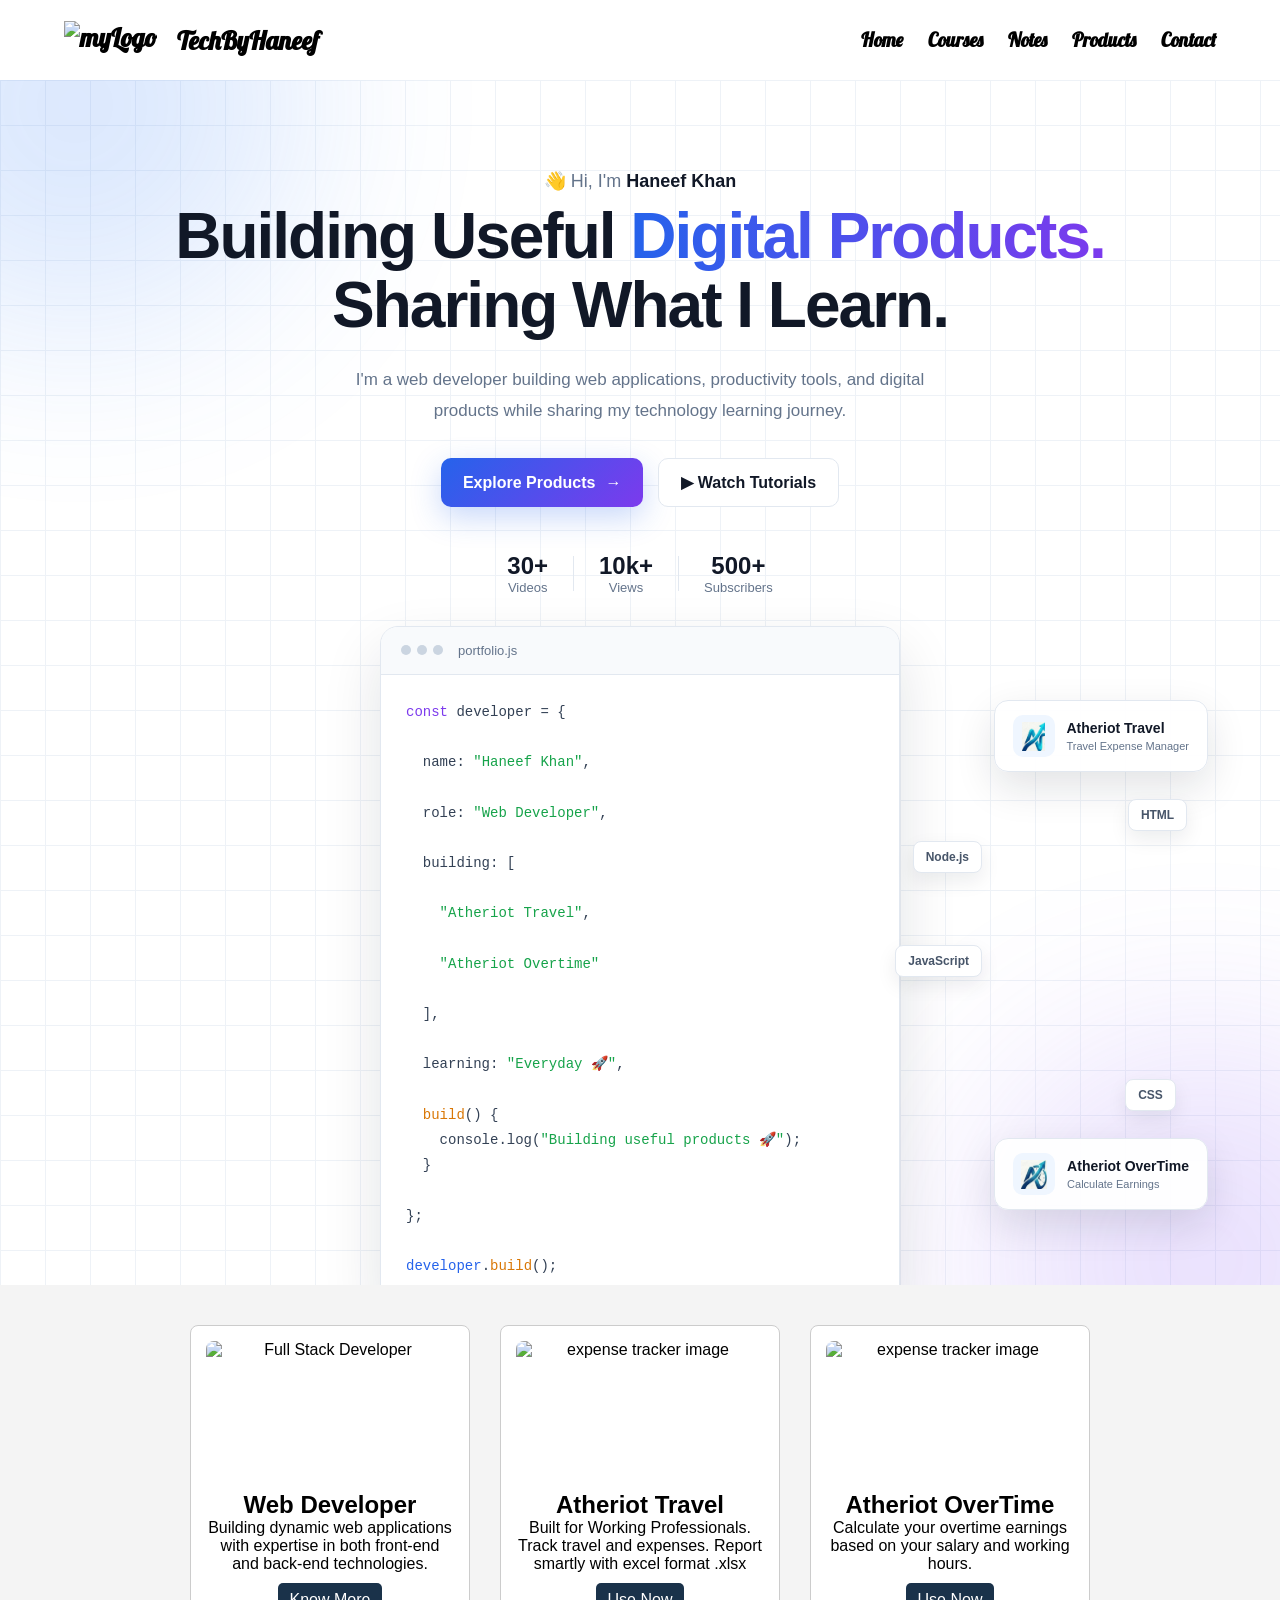
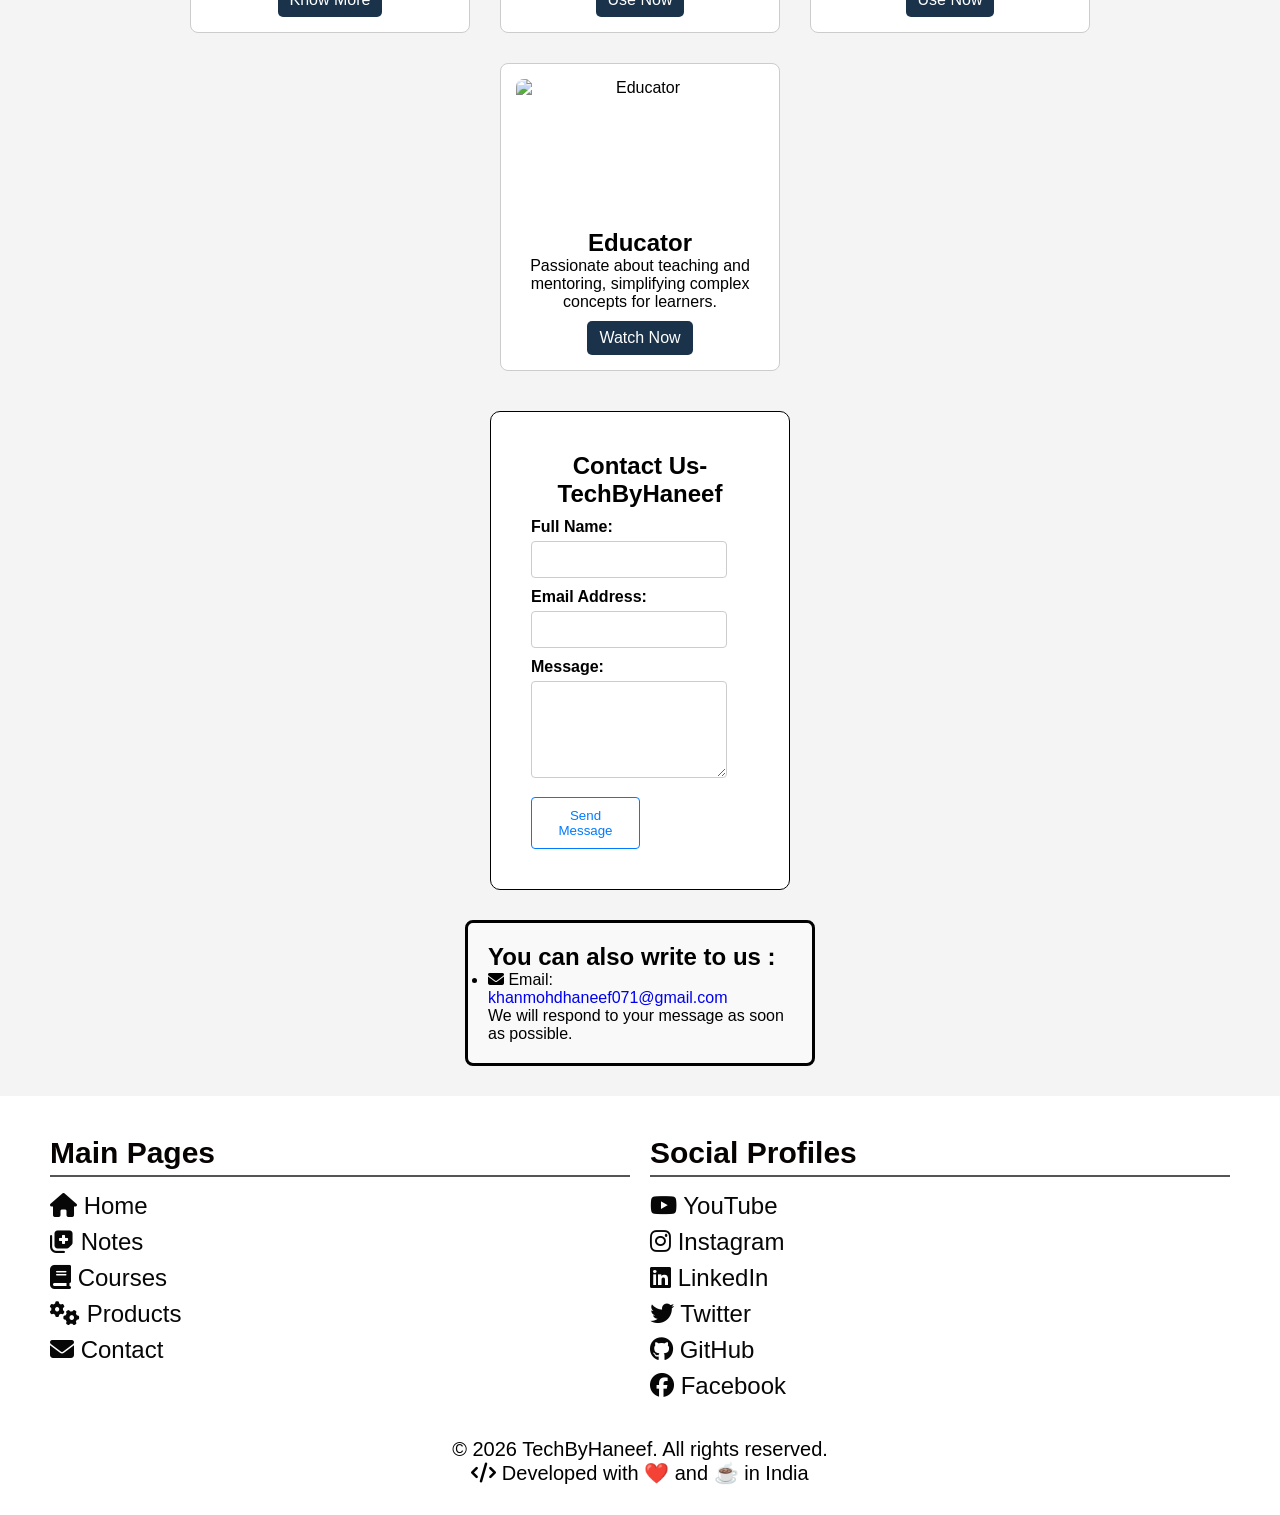
==== index.html @ 84acbfa3 "Add new carousel styles and integrate into index.html; remove outdated CTA buttons" ====
<!DOCTYPE html>
<html lang="en">

<head>
    <meta charset="UTF-8">
    <meta name="viewport" content="width=device-width, initial-scale=1.0">
    <title>TechByHaneef</title>
    <meta name="description" content="welcome in techbyHaneef you can learn technology, programming,
    development, coding, software, tools, solutions, education and more.">
    <link rel="stylesheet" href="css/style.css">
    <link rel="stylesheet" href="css/crousel.css">
    <link rel="preconnect" href="https://fonts.googleapis.com">
    <link rel="preconnect" href="https://fonts.gstatic.com" crossorigin>
    <link href="https://fonts.googleapis.com/css2?family=Lobster&display=swap" rel="stylesheet">
    <link rel="stylesheet" href="https://cdnjs.cloudflare.com/ajax/libs/font-awesome/6.4.0/css/all.min.css">
    <link rel="icon" type="image/png" href="favicon.png">
    <script src="js/main.js" defer></script>
    <meta name="google-site-verification" content="SVimysyjtRwtnh6ORb3OGEPRrBhDUHxCznXQ5X4DWiE" />
    <meta name="keywords" content="TechByHaneef, TechByHaneef website, TechByHaneef courses, TechByHaneef notes,
    TechByHaneef products, TechByHaneef contact, TechByHaneef learning, TechByHaneef tutorials, TechByHaneef resources,
    TechByHaneef technology, TechByHaneef programming, TechByHaneef development, TechByHaneef coding, TechByHaneef software,
    TechByHaneef tools, TechByHaneef solutions, TechByHaneef education">
    <meta http-equiv="Cache-Control" content="no-cache, no-store, must-revalidate">
    <meta http-equiv="Pragma" content="no-cache">
    <meta http-equiv="Expires" content="0">
</head>

<body>
    <header class="navbar">
        <!-- logo(Left Side) -->
        <div class="logo">
            <img src="images/logo.jpg" alt=" myLogo" class="logo">
            <span class="name">TechByHaneef</span>
        </div>

        <!-- Navigation Links (Right Side) -->
        <nav class="nav-links">
            <a href="index.html">Home</a>
            <a href="pages/courses.html">Courses</a>
            <a href="pages/notes.html">Notes</a>
            <a href="pages/products.html">Products</a>
            <a href="pages/contact.html">Contact</a>
        </nav>
        <div class="hamburger" onclick="toggleMenu()">
            &#9776; <!-- Unicode hamburger icon -->
        </div>

    </header>


    <div id="popupForm" class="popup">
        <div class="popup-content">
            <button class="close-btn" id="cancelBtn" type="button" onclick="closePopup()">&times;</button>
            <h2>Register at TechByHaneef</h2>
            <form id="registerForm">
                <label for="name">Full Name:</label>
                <input type="text" id="name" name="name" required>

                <label for="email">Email:</label>
                <input type="email" id="email" name="email" required>
                <!-- Mandatory Checkbox -->
                <label>
                    <input type="checkbox" name="consent" required>
                    I agree to be contacted.
                </label>
                <button type="submit">Register</button>
            </form>
        </div>
    </div>

    <main>


        <!-- crousel design  -->


        <section class="hero">
            <div class="hero-grid"></div>

            <div class="hero-glow glow-1"></div>
            <div class="hero-glow glow-2"></div>


            <div class="hero-container">

                <!-- LEFT CONTENT -->

                <div class="hero-content">

                    <p class="hero-intro">
                        👋 Hi, I'm <strong>Haneef Khan</strong>
                    </p>


                    <h1>
                        Building Useful
                        <span>Digital Products.</span>
                        <br>
                        Sharing What I Learn.
                    </h1>


                    <p class="hero-description">
                        I'm a web developer building web applications,
                        productivity tools, and digital products while sharing
                        my technology learning journey.
                    </p>


                    <div class="hero-buttons">

                        <a href="./pages/products.html" class="btn btn-primary">
                            Explore Products
                            <span>→</span>
                        </a>


                        <a href="./pages/courses.html" class="btn btn-secondary">
                            ▶ Watch Tutorials
                        </a>

                    </div>


                    <div class="hero-stats">

                        <div class="stat">
                            <strong>30+</strong>
                            <span>Videos</span>
                        </div>


                        <div class="stat-divider"></div>


                        <div class="stat">
                            <strong>10k+</strong>
                            <span>Views</span>
                        </div>


                        <div class="stat-divider"></div>


                        <div class="stat">
                            <strong>500+</strong>
                            <span>Subscribers</span>
                        </div>

                    </div>

                </div>


                <!-- RIGHT SIDE -->

                <div class="hero-visual">


                    <!-- CODE WINDOW -->
                    <a href="https://github.com/TechByHaneef/techbyhaneef.github.io" target="_blank">
                        <div class="code-window">

                            <div class="window-header">

                                <div class="window-dots">
                                    <span></span>
                                    <span></span>
                                    <span></span>
                                </div>

                                <p>portfolio.js</p>

                            </div>


                            <div class="code-content">

                                <pre><code><span class="purple">const</span> developer = {

  name: <span class="green">"Haneef Khan"</span>,

  role: <span class="green">"Web Developer"</span>,

  building: [

    <span class="green">"Atheriot Travel"</span>,

    <span class="green">"Atheriot Overtime"</span>

  ],

  learning: <span class="green">"Everyday 🚀"</span>,

  <span class="yellow">build</span>() {
    console.log(<span class="green">"Building useful products 🚀"</span>);
  }

};

<span class="blue">developer</span>.<span class="yellow">build</span>();</code></pre>

                            </div>     </a>
              
                    <!-- FLOATING PROJECT CARD -->

                    <a href="https://atheriottravel.khanmohdhaneef071.workers.dev/">
                        <div class="project-card card-travel">

                            <div class="project-icon">
                                <img src="./images/atheriottravel (2).png" alt="Atheriot Travel">
                            </div>

                            <div>
                                <strong>Atheriot Travel</strong>
                                <span>Travel Expense Manager</span>
                            </div>

                        </div>
                    </a>

                    <a href="https://atheriotovertime.khanmohdhaneef071.workers.dev/">
                        <div class="project-card card-overtime">

                            <div class="project-icon">
                                <img src="./images/atheriotovertime (2).png" alt="Atheriot Overtime">
                            </div>

                            <div>
                                <strong>Atheriot OverTime</strong>
                                <span>Calculate Earnings</span>
                            </div>

                        </div>
                    </a>


                    <!-- TECHNOLOGY BADGES -->

                    <div class="tech-badge html">
                        HTML
                    </div>

                    <div class="tech-badge css">
                        CSS
                    </div>

                    <div class="tech-badge js">
                        JavaScript
                    </div>

                    <div class="tech-badge node">
                        Node.js
                    </div>


                </div>

            </div>

        </section>

        <div class="card-container">
            <!-- Full Stack Developer -->
            <div class="card">
                <img src="images/Full Stack Developer.png" alt="Full Stack Developer">
                <h2>Web Developer</h2>
                <p>Building dynamic web applications with expertise in both front-end and back-end technologies.</p>
                <a href="pages/developer.html" class="cta-button">Know More</a>
            </div>

            <!-- AtheriotTravel -->
            <div class="card">
                <img src="/images/atheriottravel.png" alt="expense tracker image">
                <h2>Atheriot Travel</h2>
                <p>Built for Working Professionals. Track travel and expenses. Report smartly with excel format .xlsx
                </p>
                <a href="https://atheriottravel.khanmohdhaneef071.workers.dev/" class="cta-button" target="_blank"
                    rel="noopener noreferrer">Use Now</a>
            </div>

            <!-- AtheriotOverTime -->

            <div class="card">
                <img src="/images/atheriotovertime.png" alt="expense tracker image">
                <h2>Atheriot OverTime</h2>
                <p>Calculate your overtime earnings based on your salary and working hours.</p>
                <a href="https://atheriotovertime.khanmohdhaneef071.workers.dev/" class="cta-button" target="_blank"
                    rel="noopener noreferrer">Use Now</a>
            </div>

            <!-- Educator -->
            <div class="card">
                <img src="images/Educator.jpg" alt="Educator">
                <h2>Educator</h2>
                <p>Passionate about teaching and mentoring, simplifying complex concepts for learners.</p>
                <a href="https://www.youtube.com/@TechByHaneef" class="cta-button" target="_blank"
                    rel="noopener noreferrer">Watch Now</a>
            </div>
        </div>

        <section id="contact">
            <h2>Contact Us-TechByHaneef</h2>

            <form id="contactForm">
                <label for="name">Full Name:</label>
                <input type="text" id="name" name="name" required>

                <label for="email">Email Address:</label>
                <input type="email" id="email" name="email" required>

                <label for="message">Message:</label>
                <textarea id="message" name="message" rows="5" required></textarea>

                <button type="submit">Send Message</button>
            </form>
        </section>

        <section id="contact-info">
            <h2>You can also write to us :</h2>
            <ul>
                <li><i class="fas fa-envelope"></i> Email: <a href="mailto:khanmohdhaneef071@gmail.com"
                        style="text-decoration: none;">khanmohdhaneef071@gmail.com</a></li>
            </ul>
            <p>We will respond to your message as soon as possible.</p>
        </section>
    </main>

    <footer>
        <div class="footer-container">
            <!-- Main Pages -->
            <div class="footer-section">
                <h3>Main Pages</h3>
                <ul class="main-links">
                    <li><a href="index.html"><i class="fas fa-home"></i> Home</a></li>
                    <li><a href="pages/notes.html"><i class="fas fa-notes-medical"></i>
                            Notes</a></li>
                    <li><a href="pages/courses.html"><i class="fas fa-book"></i> Courses</a></li>
                    <li><a href="pages/products.html"><i class="fa fa-cogs"></i> Products</a></li>
                    <li><a href="pages/contact.html"><i class="fas fa-envelope"></i>
                            Contact</a></li>
                </ul>
            </div>

            <!-- Social Media -->
            <div class="footer-section">
                <h3>Social Profiles</h3>
                <ul class="social-links">
                    <li><a href="https://www.youtube.com/@TechByHaneef" target="_blank" rel="noopener noreferrer"><i
                                class="fab fa-youtube"></i> YouTube</a></li>
                    <li><a href="https://www.instagram.com/haneefkhan_1?utm_source=ig_web_button_share_sheet&igsh=ZDNlZDc0MzIxNw=="
                            target="_blank" rel="noopener noreferrer"><i class="fab fa-instagram"></i>
                            Instagram</a></li>
                    <li><a href="https://www.linkedin.com/in/haneef-khan-b0b804357?utm_source=share_via&utm_content=profile&utm_medium=member_android"
                            target="_blank" rel="noopener noreferrer"><i class="fab fa-linkedin"></i>
                            LinkedIn</a></li>
                    <li><a href="https://x.com/MohdHaneefkha1n" target="_blank" rel="noopener noreferrer"><i
                                class="fab fa-twitter"></i> Twitter</a>
                    </li>
                    <li> <a href="https://github.com/TechByHaneef" target="_blank" rel="noopener noreferrer"><i
                                class="fab fa-github"></i> GitHub</a></li>
                    <li><a href="https://www.facebook.com/profile.php?id=61552603756032" target="_blank"
                            rel="noopener noreferrer"><i class="fab fa-facebook"></i> Facebook</a></li>
                </ul>
            </div>
        </div>
        <div class="footer-bottom">
            <p>&copy; 2026 TechByHaneef. All rights reserved.</p>
            <p><i class="fas fa-code"></i> Developed with ❤️ and ☕ in India </p>
        </div>
    </footer>
    <!-- <a href="https://wa.me/@techByHaneef" class="whatsapp" target="_blank" rel="noopener noreferrer">
        <i class="fab fa-whatsapp"></i> -->
    </a>
</body>

</html>
---- css/style.css ----
/* =========================================================
   GLOBAL RESET
   ========================================================= */

* {
    box-sizing: border-box;
}

html,
body {
    margin: 0;
    padding: 0;
    width: 100%;
    max-width: 100%;
    overflow-x: hidden;
}

body {
    background: #f4f4f4;
    font-family: "Roboto", "Noto Sans", Arial, sans-serif;
}

main {
    margin: 0;
    padding: 0;
}


/* =========================================================
   NAVBAR
   ========================================================= */

.navbar {
    height: 80px;
    width: 100%;
    display: flex;
    align-items: center;
    justify-content: space-between;
    padding: 8px 5%;
    background: #fff;
    position: sticky;
    top: 0;
    left: 0;
    z-index: 1000;
    font-family: "Lobster", cursive;
}

.logo {
    display: flex;
    align-items: center;
    gap: 20px;
    font-weight: bold;
    font-size: clamp(20px, 2vw, 30px);
}

.logo img {
    height: clamp(35px, 3vw, 60px);
    width: auto;
    object-fit: contain;
    display: block;
}

.nav-links {
    margin-left: auto;
    display: flex;
    gap: 25px;
    flex-wrap: nowrap;
    min-width: 0;
}

.nav-links a {
    text-decoration: none;
    color: #000;
    font-size: clamp(18px, 1.5vw, 25px);
    font-weight: bold;
    transition: color 0.3s ease;
}

.nav-links a:hover {
    color: #007bff;
}

.hamburger {
    display: none;
    font-size: 28px;
    cursor: pointer;
    background: none;
    border: none;
}


/* =========================================================
   CAROUSEL
   ========================================================= */

.carousel {
    position: relative;
    width: 100%;
    height: auto;
    margin: auto;
    overflow: hidden;
}

.slide {
    display: none;
    width: 100%;
    height: 100%;
    object-fit: contain;
}

.slide.active {
    display: block;
}

.carousel-text {
    padding: 10px 20px;
    text-align: center;
}


/* =========================================================
   PRODUCT / HOME CARDS
   ========================================================= */

.card-container {
    display: flex;
    justify-content: center;
    align-items: stretch;
    gap: 30px;
    flex-wrap: wrap;

    width: 100%;
    max-width: 1200px;
    margin: 40px auto;
    padding: 0 20px;

    box-sizing: border-box;
}

.card {
    width: 280px;
    max-width: 100%;
    box-sizing: border-box;

    border: 1px solid #ccc;
    border-radius: 8px;
    text-align: center;
    padding: 15px;

    background: #fff;

    transition:
        transform 0.3s ease,
        box-shadow 0.3s ease,
        background 0.3s ease,
        color 0.3s ease;
}

.card img {
    display: block;
    width: 100%;
    height: 150px;
    object-fit: contain;
    border-radius: 8px 8px 0 0;
}

.card a {
    display: inline-block;
    margin-top: 10px;
    padding: 8px 12px;

    background: #1a324a;
    color: #fff;

    text-decoration: none;
    border-radius: 5px;

    transition:
        background 0.3s ease,
        transform 0.3s ease;
}

.card:hover {
    transform: translateY(-10px) scale(1.05);
    box-shadow: 0 8px 16px rgba(0, 0, 0, 0.3);
    background: #f9f9ff;
}

.card:hover h2 {
    color: #0073e6;
}

.card:hover p {
    color: #333;
}

.card a:hover {
    background: #005bb5;
    transform: scale(1.05);
}


/* =========================================================
   PRODUCT HEADINGS
   ========================================================= */

.product-heading {
    font-size: 2.8rem;
    font-weight: 600;
    text-align: center;
    color: #000;
    margin-bottom: 12px;
    letter-spacing: 1.5px;
    line-height: 1.3;
    text-shadow: 0 1px 2px rgba(0, 0, 0, 0.1);
}

.product-subheading {
    font-size: 1.4rem;
    font-weight: 400;
    text-align: center;
    color: #000;
    opacity: 0.9;
    margin-bottom: 25px;
    letter-spacing: 0.5px;
    line-height: 1.4;
}


/* =========================================================
   GENERAL CONTAINER
   ========================================================= */

.container {
    display: flex;
    gap: 50px;
    flex-wrap: wrap;
    padding: 30px 50px 30px 30px;
    margin: 20px auto;
}


/* =========================================================
   DOWNLOAD BUTTON
   ========================================================= */

.download-btn {
    display: inline-block;
    margin: 20px auto;
    padding: 10px 20px;
    background: #1a324a;
    color: #fff;
    text-decoration: none;
    border-radius: 5px;
    transition:
        background 0.3s ease,
        transform 0.3s ease;
    font-weight: bold;
}

.download-btn:hover {
    background: #005bb5;
    transform: scale(1.05);
}


/* =========================================================
   CONTACT SECTION
   ========================================================= */

#contact {
    max-width: 300px;
    margin: 30px auto;
    padding: 40px;
    border: 1px solid #000;
    border-radius: 10px;
    background: #fff;
    font-family: Arial, sans-serif;
}

#contact h2 {
    text-align: center;
    margin-bottom: 10px;
}

#contactForm label {
    display: block;
    margin-top: 10px;
    font-weight: bold;
}

#contactForm input,
#contactForm select,
#contactForm textarea {
    width: 90%;
    padding: 10px;
    margin-top: 5px;
    border: 1px solid #ccc;
    border-radius: 4px;
}

#contactForm button {
    margin-top: 15px;
    padding: 10px;
    width: 50%;
    background: #fff;
    color: #007bff;
    border: 1px solid #007bff;
    border-radius: 4px;
    cursor: pointer;
}

#contactForm button:hover {
    background: #08cf2daa;
}

#contact-info {
    max-width: 350px;
    margin: 30px auto;
    padding: 20px;
    border: 3px solid #000;
    border-radius: 8px;
    background: #f9f9f9;
    font-family: Arial, sans-serif;
}


/* =========================================================
   SEARCH BOX
   ========================================================= */

.search-box {
    margin: 0 auto;
    position: relative;
}

.results {
    position: absolute;
    top: 100%;
    left: 0;
    width: 100%;
    background: #fff;
    border: 1px solid #ddd;
    max-height: 200px;
    overflow-y: auto;
    z-index: 1000;
}


/* =========================================================
   FOOTER
   ========================================================= */

footer {
    width: 100%;
    background: #fff;
    color: #080303;
    padding: 30px 20px;
}

.footer-container {
    display: flex;
    justify-content: space-between;
    flex-wrap: wrap;
    max-width: 1200px;
    margin: auto;
}

.footer-section {
    flex: 1;
    min-width: 200px;
    margin: 10px;
}

.footer-section h3 {
    margin-bottom: 15px;
    font-size: 30px;
    border-bottom: 2px solid #555;
    padding-bottom: 5px;
}

.footer-section ul {
    list-style: none;
    padding: 0;
}

.footer-section ul li {
    margin: 8px 0;
    font-size: 24px;
}

.footer-section ul li a {
    color: #080707;
    text-decoration: none;
    transition: color 0.3s ease;
}

.footer-section ul li a:hover {
    color: #00aced;
}

.social-links li {
    display: block;
    margin: 8px 0;
}

.footer-bottom {
    text-align: center;
    margin-top: 20px;
    color: #000;
    font-size: 20px;
}


/* =========================================================
   MISCELLANEOUS
   ========================================================= */

.tbh {
    margin: 20px;
}

.hm {
    display: inline-block;
    padding: 10px;
    background: #16497d;
    color: #fff;
    text-decoration: none;
    border-radius: 5px;
    transition:
        background 0.3s ease,
        transform 0.3s ease;
    font-weight: bold;
}

.vp {
    display: inline-block;
    padding: 10px;
    background: #16497d;
    color: #fff;
    text-decoration: none;
    border-radius: 5px;
    transition:
        background 0.3s ease,
        transform 0.3s ease;
    font-weight: bold;
}

.dev {
    text-align: center;
    display: flex;
    justify-content: center;
    gap: 20px;
}

.techstack {
    margin: 20px;
}

.brands {
    font-size: 60px;
    margin: 20px;
}

.skill {
    width: 60px;
    height: 60px;
    object-fit: contain;
}


/* =========================================================
   POPUP
   ========================================================= */

.popup {
    display: none;
    position: fixed;
    top: 0;
    left: 0;
    width: 100%;
    height: 100%;
    background: rgba(0, 0, 0, 0.6);
    z-index: 1000;
}

.popup-content {
    background: #fff;
    width: 200px;
    margin: 0 auto;
    padding: 20px;
    border-radius: 10px;
    position: relative;
    top: -100%;
    animation: slideDown 0.5s forwards;
}

@keyframes slideDown {
    to {
        top: 100px;
    }
}

.popup-content h2 {
    text-align: center;
    margin-bottom: 15px;
}

.popup-content form {
    display: flex;
    flex-direction: column;
}

.popup-content input {
    margin-bottom: 10px;
    padding: 8px;
    border: 1px solid #000;
    border-radius: 5px;
}

.popup-content button {
    margin: 5px 0;
    padding: 10px;
    border: none;
    border-radius: 5px;
    cursor: pointer;
}

.popup-content button[type="submit"] {
    background: #0073e6;
    color: #fff;
}

.popup-content button[type="submit"]:hover {
    background: #0adf40;
}

#cancelBtn {
    background: transparent;
    position: absolute;
    top: 10px;
    right: 10px;
    border: none;
    font-size: 24px;
}

#cancelBtn:hover {
    color: red;
}


/* =========================================================
   RESPONSIVE NAVBAR
   ========================================================= */

@media (max-width: 1200px) {

    .nav-links {
        display: none;
        flex-direction: column;
        gap: 10px;

        background: #fff;
        position: absolute;
        top: 80px;
        right: 15px;

        width: 70%;
        padding: 12px;

        border-radius: 6px;
        box-shadow: 0 2px 8px rgba(0, 0, 0, 0.2);
    }

    .nav-links.show {
        display: flex;
    }

    .hamburger {
        display: block;
    }
}


/* =========================================================
   MOBILE - NAVBAR
   ========================================================= */

@media (max-width: 500px) {

    .nav-links a {
        font-size: 16px;
    }

    .prev,
    .next {
        font-size: 24px;
        padding: 15px;
    }

    .logo {
        font-size: 16px;
        gap: 8px;
    }
}


/* =========================================================
   MOBILE - PRODUCT CARDS
   ========================================================= */

@media (max-width: 768px) {

    .card-container {
        flex-direction: column;
        align-items: center;

        width: 100%;
        max-width: 100%;
        margin: 30px 0;
        padding: 0 15px;

        gap: 20px;
    }

    .card {
        width: 100%;
        max-width: 400px;
        margin: 0;
        padding: 20px;

        transform: none !important;
    }

    .card:hover {
        transform: none !important;
    }

    .card img {
        width: 100%;
        height: auto;
        max-height: 220px;
        object-fit: contain;
    }

    .card h2 {
        font-size: 24px;
    }

    .card p {
        font-size: 16px;
        line-height: 1.5;
    }
}


/* ===============================
   PRODUCT CARDS
   =============================== */

.product-cards {
    display: flex;
    justify-content: flex-start;
    align-items: stretch;
    gap: 30px;
    flex-wrap: wrap;

    width: 100%;
    max-width: 1200px;
    margin: 40px 0;
    padding: 0 20px;

    box-sizing: border-box;
}
---- css/crousel.css ----
/* ================================
   GLOBAL
================================ */

* {
    margin: 0;
    padding: 0;
    box-sizing: border-box;
}

html {
    width: 100%;
    overflow-x: hidden;
}

body {
    width: 100%;
    min-width: 0;
    max-width: 100%;
    overflow-x: hidden;

    font-family: Arial, sans-serif;
}


/* ================================
   HERO SECTION
================================ */

.hero {
    position: relative;

    width: 100%;
    min-height: 100vh;

    background: #ffffff;
    color: #111827;

    display: flex;
    align-items: center;

    overflow: hidden;
}


/* ================================
   BACKGROUND GRID
================================ */

.hero-grid {
    position: absolute;

    inset: 0;

    width: 100%;
    height: 100%;

    background-image:
        linear-gradient(#eef2f7 1px, transparent 1px),
        linear-gradient(90deg, #eef2f7 1px, transparent 1px);

    background-size: 45px 45px;

    pointer-events: none;
}


/* ================================
   BACKGROUND GLOW
================================ */

.hero-glow {
    position: absolute;

    width: 450px;
    height: 450px;

    border-radius: 50%;

    filter: blur(100px);
    opacity: 0.18;

    pointer-events: none;
}

.glow-1 {
    background: #3b82f6;

    top: -200px;
    left: -150px;
}

.glow-2 {
    background: #8b5cf6;

    right: -150px;
    bottom: -200px;
}


/* ================================
   MAIN CONTAINER
================================ */

.hero-container {
    position: relative;

    width: 100%;
    max-width: 1200px;

    margin: auto;

    padding: 100px 30px 70px;

    display: grid;

    grid-template-columns:
        minmax(0, 1fr) minmax(0, 1fr);

    align-items: center;

    gap: 70px;

    z-index: 2;
}


/* ================================
   HERO CONTENT
================================ */

.hero-content {
    position: relative;

    width: 100%;
    min-width: 0;

    z-index: 2;
}


/* ================================
   BADGE
================================ */

.hero-badge {
    display: inline-flex;

    align-items: center;

    gap: 10px;

    padding: 9px 16px;

    border-radius: 50px;

    background: #eff6ff;

    border: 1px solid #bfdbfe;

    color: #2563eb;

    font-size: 14px;

    margin-bottom: 25px;

    max-width: 100%;
}

.status-dot {
    width: 8px;
    height: 8px;

    flex-shrink: 0;

    background: #22c55e;

    border-radius: 50%;

    box-shadow:
        0 0 10px #22c55e;
}


/* ================================
   INTRO
================================ */

.hero-intro {
    color: #64748b;

    font-size: 18px;

    margin-bottom: 10px;
}

.hero-intro strong {
    color: #111827;
}


/* ================================
   HEADING
================================ */

.hero h1 {
    font-size:
        clamp(36px, 5vw, 70px);

    line-height: 1.08;

    letter-spacing: -2px;

    color: #111827;

    margin-bottom: 25px;

    overflow-wrap: break-word;
}

.hero h1 span {
    background:
        linear-gradient(90deg,
            #2563eb,
            #7c3aed);

    -webkit-background-clip: text;
    background-clip: text;

    -webkit-text-fill-color:
        transparent;
}


/* ================================
   DESCRIPTION
================================ */

.hero-description {
    width: 100%;

    max-width: 580px;

    font-size: 17px;

    line-height: 1.8;

    color: #64748b;

    margin-bottom: 32px;
}


/* ================================
   BUTTONS
================================ */

.hero-buttons {
    display: flex;

    flex-wrap: wrap;

    gap: 15px;

    margin-bottom: 45px;
}

.btn {
    display: inline-flex;

    align-items: center;
    justify-content: center;

    gap: 10px;

    text-decoration: none;

    padding: 14px 22px;

    border-radius: 10px;

    font-weight: 600;

    transition: 0.3s ease;

    white-space: nowrap;
}

.btn-primary {
    background:
        linear-gradient(135deg,
            #2563eb,
            #7c3aed);

    color: white;

    box-shadow:
        0 10px 30px rgba(37, 99, 235, 0.25);
}

.btn-primary:hover {
    transform: translateY(-3px);

    box-shadow:
        0 15px 40px rgba(37, 99, 235, 0.35);
}

.btn-secondary {
    color: #111827;

    background: white;

    border:
        1px solid #e2e8f0;
}

.btn-secondary:hover {
    background: #f8fafc;
}


/* ================================
   STATS
================================ */

.hero-stats {
    display: flex;

    align-items: center;

    gap: 25px;

    width: 100%;

    min-width: 0;
}

.stat {
    display: flex;

    flex-direction: column;

    min-width: 0;
}

.stat strong {
    font-size: 24px;

    color: #111827;
}

.stat span {
    font-size: 13px;

    color: #64748b;
}

.stat-divider {
    width: 1px;

    height: 35px;

    flex-shrink: 0;

    background: #e2e8f0;
}


/* ================================
   HERO VISUAL
================================ */

.hero-visual {
    position: relative;

    width: 100%;
    min-width: 0;

    height: 520px;

    display: flex;

    align-items: center;
    justify-content: center;
}


/* ================================
   CODE WINDOW
================================ */

.code-window {
    width: 100%;

    max-width: 520px;

    min-width: 0;

    background: white;

    border:
        1px solid #e2e8f0;

    border-radius: 18px;

    overflow: hidden;

    box-shadow:
        0 25px 60px rgba(15, 23, 42, 0.12);

    animation:
        floatCode 6s ease-in-out infinite;

    z-index: 2;
}


/* ================================
   WINDOW HEADER
================================ */

.window-header {
    display: flex;

    align-items: center;

    gap: 15px;

    padding: 16px 20px;

    background: #f8fafc;

    border-bottom:
        1px solid #e2e8f0;
}

.window-header p {
    margin: 0;

    color: #64748b;

    font-size: 13px;
}

.window-dots {
    display: flex;

    gap: 6px;

    flex-shrink: 0;
}

.window-dots span {
    width: 10px;
    height: 10px;

    border-radius: 50%;

    background: #cbd5e1;
}


/* ================================
   CODE CONTENT
================================ */

.code-content {
    width: 100%;

    min-width: 0;

    padding: 25px;

    overflow-x: auto;
}

.code-content pre {
    margin: 0;

    width: 100%;

    max-width: 100%;

    min-width: 0;

    font-size: 14px;

    line-height: 1.8;

    color: #334155;

    white-space: pre-wrap;

    overflow-wrap: break-word;

    word-break: break-word;
}

.purple {
    color: #7c3aed;
}

.green {
    color: #16a34a;
}

.blue {
    color: #2563eb;
}

.yellow {
    color: #d97706;
}


/* ================================
   PROJECT CARDS
================================ */

.project-card {
    position: absolute;

    display: flex;

    align-items: center;

    gap: 12px;

    padding: 14px 18px;

    max-width: 220px;

    background:
        rgba(255, 255, 255, 0.95);

    border:
        1px solid #e2e8f0;

    border-radius: 14px;

    box-shadow:
        0 15px 40px rgba(15, 23, 42, 0.12);

    z-index: 3;
}

.project-card strong {
    display: block;

    font-size: 14px;

    color: #111827;

    overflow-wrap: break-word;
}

.project-card span {
    display: block;

    margin-top: 4px;

    color: #64748b;

    font-size: 11px;

    overflow-wrap: break-word;
}


/* ================================
   PROJECT ICON
================================ */

.project-icon {
    width: 42px;
    height: 42px;

    flex:
        0 1 42px;

    min-width: 28px;

    display: flex;

    align-items: center;
    justify-content: center;

    border-radius: 10px;

    background: #eff6ff;

    font-size: 20px;

    overflow: hidden;
}

.project-icon img {
    width: 70%;
    height: 70%;

    max-width: 100%;
    max-height: 100%;

    object-fit: contain;
}


/* ================================
   ATHERIOT CARDS
================================ */

.card-travel {
    top: 35px;

    right: 10px;

    left: auto;

    animation:
        travelFloat 5s ease-in-out infinite;
}

.card-overtime {
    right: 10px;

    bottom: 45px;

    animation:
        floatCard 7s ease-in-out infinite;
}


/* ================================
   TECH BADGES
================================ */

.tech-badge {
    position: absolute;

    padding: 8px 12px;

    border-radius: 8px;

    background: white;

    border:
        1px solid #e2e8f0;

    box-shadow:
        0 8px 20px rgba(15, 23, 42, 0.08);

    font-size: 12px;

    font-weight: 600;

    color: #475569;

    z-index: 4;

    white-space: nowrap;
}

.html {
    top: 20%;
    right: 2%;
}

.css {
    bottom: 20%;
    right: 3%;
}

.js {
    top: 48%;
    right: 20%;
}

.node {
    top: 28%;
    right: 20%;
}


/* ================================
   ANIMATIONS
================================ */

@keyframes floatCode {

    0%,
    100% {
        transform:
            translateY(0);
    }

    50% {
        transform:
            translateY(-12px);
    }

}


@keyframes floatCard {

    0%,
    100% {
        transform:
            translateY(0);
    }

    50% {
        transform:
            translateY(-10px);
    }

}


@keyframes travelFloat {

    0%,
    100% {
        transform:
            translateY(0);
    }

    50% {
        transform:
            translateY(-14px);
    }

}


/* ================================
   TABLET
================================ */

@media (max-width: 1400px) {

    .hero-container {
        grid-template-columns: minmax(0, 1fr);
        gap: 80px;
        padding: 90px 30px 70px;
    }

    .hero-content {
        text-align: center;
    }

    .hero-description {
        margin-left: auto;
        margin-right: auto;
    }

    .hero-buttons {
        justify-content: center;
    }

    .hero-stats {
        justify-content: center;
    }

    /*
       IMPORTANT:
       This gives enough vertical
       space for the code window
       and floating cards.
    */
    .hero-visual {
        height: 520px;
        margin-top: 20px;
        padding-top: 20px;
    }

}


.code-window {
    width: 85%;
}

.card-travel {
    right: 5%;
}

.card-overtime {
    right: 5%;
}




/* ================================
   MOBILE
================================ */

@media (max-width: 550px) {

    .hero-container {
        padding:
            90px 20px 60px;

        gap: 50px;
    }

    .hero-badge {
        font-size: 12px;

        padding:
            8px 12px;
    }

    .hero h1 {
        font-size:
            clamp(32px, 10vw, 42px);

        letter-spacing: -1px;
    }

    .hero-intro {
        font-size: 16px;
    }

    .hero-description {
        font-size: 15px;

        line-height: 1.7;
    }


    /* BUTTONS */

    .hero-buttons {
        flex-direction: column;

        width: 100%;
    }

    .btn {
        width: 100%;
    }


    /* STATS */

    .hero-stats {
        justify-content: center;

        gap:
            clamp(8px, 3vw, 15px);
    }

    .stat strong {
        font-size:
            clamp(16px, 5vw, 20px);
    }

    .stat span {
        font-size:
            clamp(9px, 3vw, 11px);
    }

    .stat-divider {
        height: 30px;
    }


    /* HERO VISUAL */

    .hero-visual {
        width: 100%;

        min-width: 0;

        /*
           Responsive height
           instead of fixed 340px
        */

        height:
            clamp(300px, 95vw, 380px);
    }


    /* CODE WINDOW */

    .code-window {
        width: 100%;

        max-width: 100%;
    }

    .window-header {
        padding:
            12px 15px;
    }

    .code-content {
        padding:
            clamp(10px, 4vw, 15px);
    }

    .code-content pre {
        font-size:
            clamp(8px, 2.7vw, 10px);

        line-height: 1.6;
    }


    /* PROJECT CARDS */

    .project-card {
        max-width:
            min(180px, 55vw);

        padding:
            clamp(8px, 3vw, 12px);

        gap:
            clamp(6px, 2vw, 10px);
    }

    .project-card strong {
        font-size:
            clamp(10px, 3vw, 12px);
    }

    .project-card span {
        font-size:
            clamp(8px, 2.5vw, 10px);
    }


    /* RESPONSIVE ICONS */

    .project-icon {
        width:
            clamp(28px, 10vw, 36px);

        height:
            clamp(28px, 10vw, 36px);

        flex:
            0 1 clamp(28px, 10vw, 36px);

        min-width: 24px;
    }


    /* BOTH CARDS ON RIGHT */

    .card-travel {
        top: 10px;

        right: 5px;

        left: auto;
    }

    .card-overtime {
        right: 5px;

        bottom: 10px;
    }


    /* HIDE BADGES */

    .tech-badge {
        display: visible;
    }

}


/* ================================
   SMALL MOBILE
   340px AND BELOW
================================ */

@media (max-width: 340px) {

    .hero-container {
        padding-left: 12px;
        padding-right: 12px;

        gap: 40px;
    }


    /* HEADING */

    .hero h1 {
        font-size:
            clamp(28px, 10vw, 34px);
    }


    /* BADGE */

    .hero-badge {
        font-size: 10px;

        gap: 6px;

        padding:
            7px 10px;
    }

    .status-dot {
        width: 6px;
        height: 6px;
    }


    /* DESCRIPTION */

    .hero-description {
        font-size: 13px;
    }


    /* STATS */

    .hero-stats {
        gap: 7px;

        flex-wrap: nowrap;
    }

    .stat {
        min-width: 0;
    }

    .stat strong {
        font-size: 15px;
    }

    .stat span {
        font-size: 9px;
    }

    .stat-divider {
        height: 25px;
    }


    /* VISUAL */

    .hero-visual {
        height:
            clamp(270px, 100vw, 320px);
    }


    /* CODE */

    .code-content {
        padding: 8px;
    }

    .code-content pre {
        font-size:
            clamp(7px, 2.5vw, 8px);

        line-height: 1.5;
    }


    /* CARDS */

    .project-card {
        max-width: min(45vw, 140px);

        padding: 7px;

        gap: 5px;
    }

    .project-card strong {
        font-size: 9px;
    }

    .project-card span {
        font-size: 7px;
    }


    /* ICONS SHRINK */
    .project-icon {
        width: clamp(18px, 8vw, 25px);
        height: clamp(18px, 8vw, 25px);

        flex: 0 1 25px;

        min-width: 20px;
    }
}


.card-travel {
    top: 5px;
    right: 2px;
}

.card-overtime {
    right: 2px;
    bottom: 5px;
}

.project-card {
    text-decoration: none;
    color: inherit;
    cursor: pointer;
}

.hero-visual a {
    text-decoration: none;
    color: inherit;
    cursor: pointer;
}
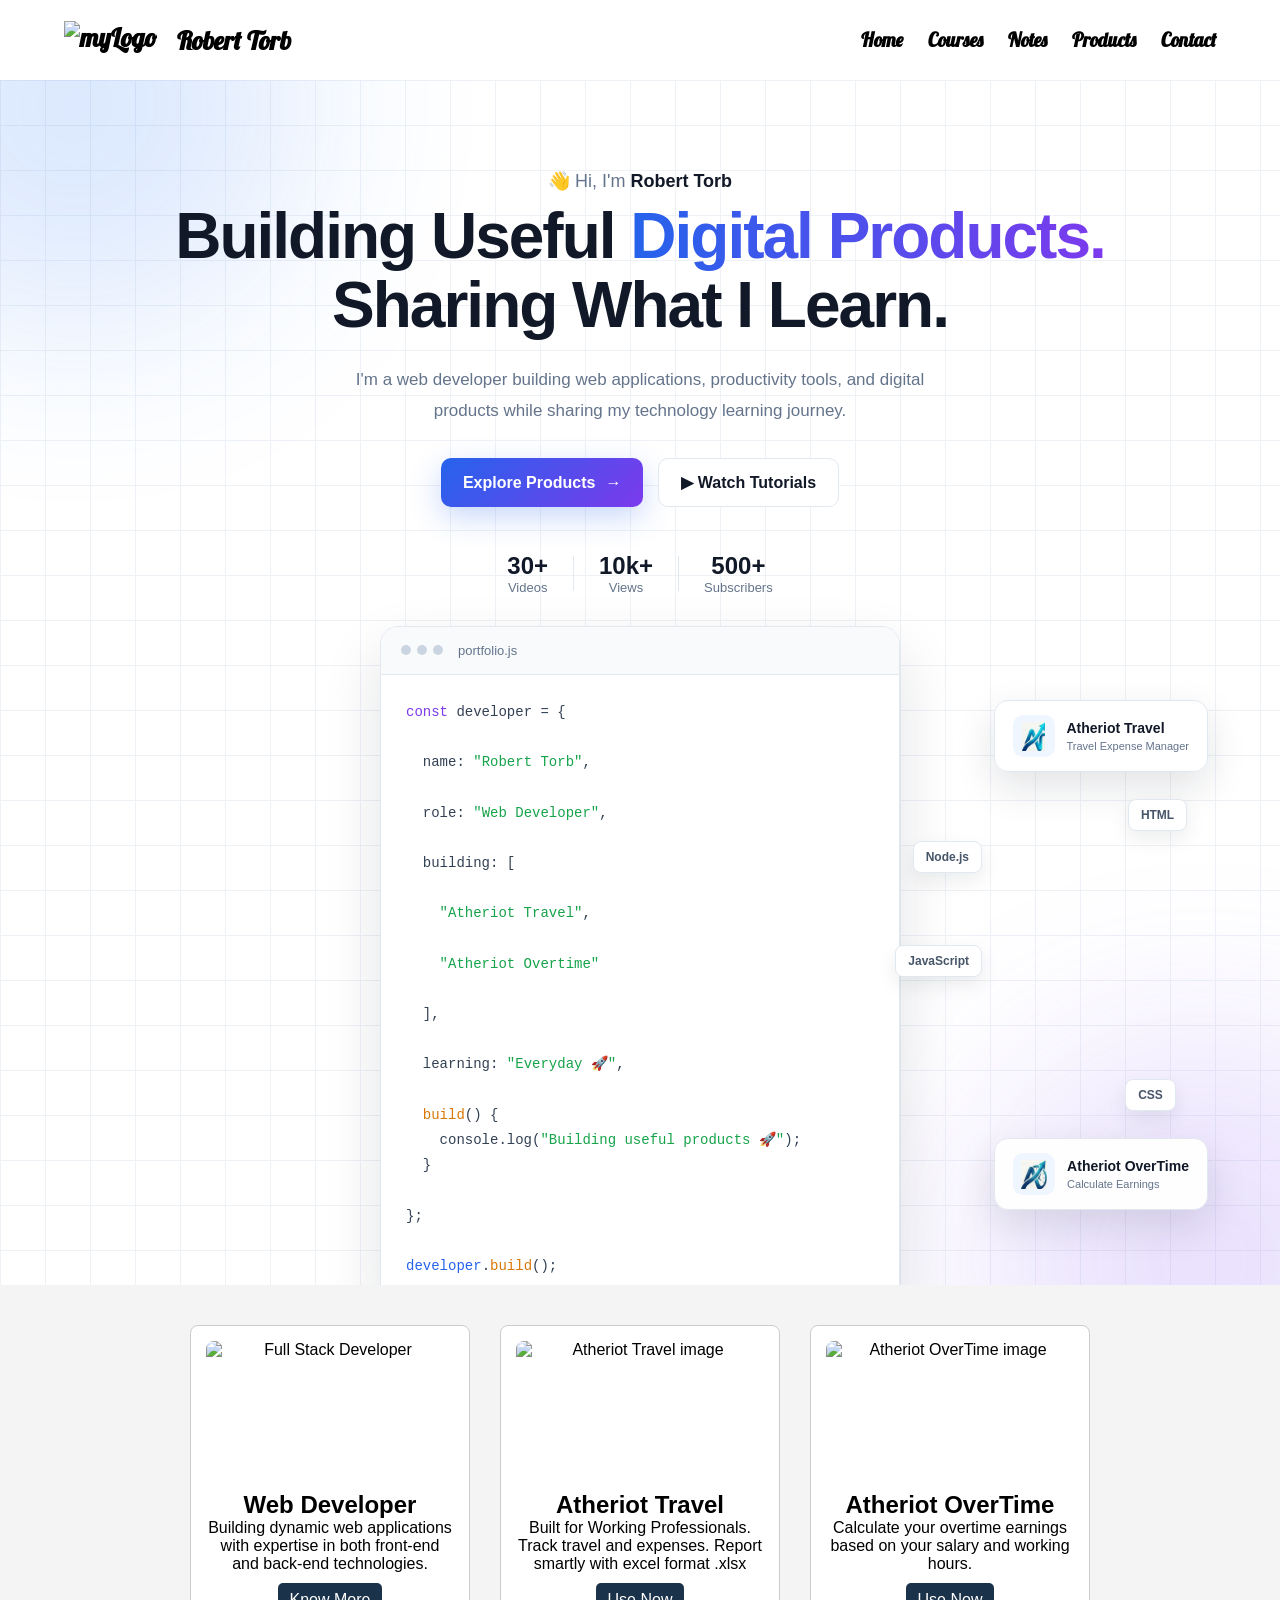
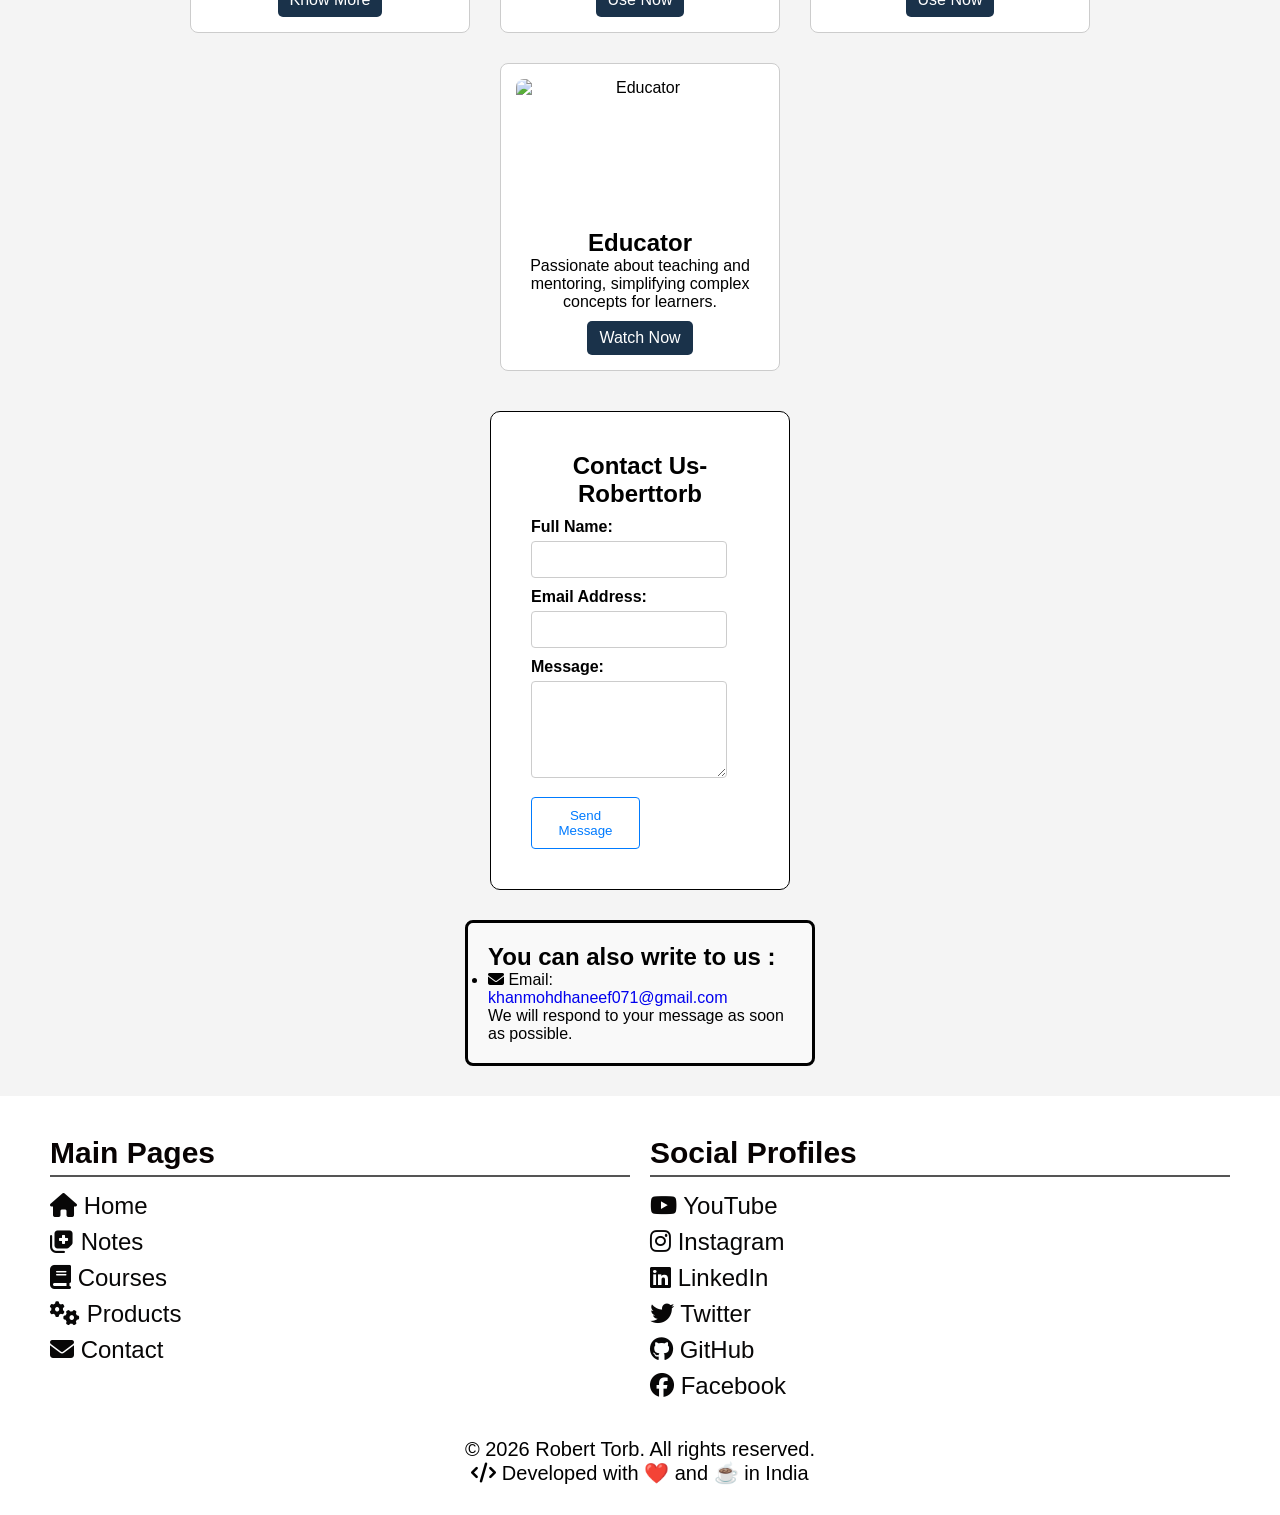
==== commit 7e99921a: "Update website" ====
--- a/index.html
+++ b/index.html
@@ -4,8 +4,8 @@
 <head>
     <meta charset="UTF-8">
     <meta name="viewport" content="width=device-width, initial-scale=1.0">
-    <title>TechByHaneef</title>
-    <meta name="description" content="welcome in techbyHaneef you can learn technology, programming,
+    <title>Roberttorb</title>
+    <meta name="description" content="welcome in Roberttorb you can learn technology, programming,
     development, coding, software, tools, solutions, education and more.">
     <link rel="stylesheet" href="css/style.css">
     <link rel="stylesheet" href="css/crousel.css">
@@ -16,10 +16,10 @@
     <link rel="icon" type="image/png" href="favicon.png">
     <script src="js/main.js" defer></script>
     <meta name="google-site-verification" content="SVimysyjtRwtnh6ORb3OGEPRrBhDUHxCznXQ5X4DWiE" />
-    <meta name="keywords" content="TechByHaneef, TechByHaneef website, TechByHaneef courses, TechByHaneef notes,
-    TechByHaneef products, TechByHaneef contact, TechByHaneef learning, TechByHaneef tutorials, TechByHaneef resources,
-    TechByHaneef technology, TechByHaneef programming, TechByHaneef development, TechByHaneef coding, TechByHaneef software,
-    TechByHaneef tools, TechByHaneef solutions, TechByHaneef education">
+    <meta name="keywords" content="Roberttorb, Roberttorb website, Roberttorb courses, Robert notes,
+    Roberttorb products, Roberttorb contact, Roberttorb learning, Roberttorb tutorials, Roberttorb resources,
+    Roberttorb technology, Roberttorb programming, Roberttorb development, Roberttorb coding, Roberttorb software,
+    Roberttorb tools, Roberttorb solutions, Roberttorb education">
     <meta http-equiv="Cache-Control" content="no-cache, no-store, must-revalidate">
     <meta http-equiv="Pragma" content="no-cache">
     <meta http-equiv="Expires" content="0">
@@ -30,7 +30,7 @@
         <!-- logo(Left Side) -->
         <div class="logo">
             <img src="images/logo.jpg" alt=" myLogo" class="logo">
-            <span class="name">TechByHaneef</span>
+            <span class="name">Robert Torb</span>
         </div>
 
         <!-- Navigation Links (Right Side) -->
@@ -51,7 +51,7 @@
     <div id="popupForm" class="popup">
         <div class="popup-content">
             <button class="close-btn" id="cancelBtn" type="button" onclick="closePopup()">&times;</button>
-            <h2>Register at TechByHaneef</h2>
+            <h2>Register at Robert Torb</h2>
             <form id="registerForm">
                 <label for="name">Full Name:</label>
                 <input type="text" id="name" name="name" required>
@@ -88,7 +88,7 @@
                 <div class="hero-content">
 
                     <p class="hero-intro">
-                        👋 Hi, I'm <strong>Haneef Khan</strong>
+                        👋 Hi, I'm <strong>Robert Torb</strong>
                     </p>
 
 
@@ -178,7 +178,7 @@
 
                                 <pre><code><span class="purple">const</span> developer = {
 
-  name: <span class="green">"Haneef Khan"</span>,
+  name: <span class="green">"Robert Torb"</span>,
 
   role: <span class="green">"Web Developer"</span>,
 
@@ -200,8 +200,9 @@
 
 <span class="blue">developer</span>.<span class="yellow">build</span>();</code></pre>
 
-                            </div>     </a>
-              
+                            </div>
+                    </a>
+
                     <!-- FLOATING PROJECT CARD -->
 
                     <a href="https://atheriottravel.khanmohdhaneef071.workers.dev/">
@@ -271,7 +272,7 @@
 
             <!-- AtheriotTravel -->
             <div class="card">
-                <img src="/images/atheriottravel.png" alt="expense tracker image">
+                <img src="/images/atheriottravel.png" alt="Atheriot Travel image">
                 <h2>Atheriot Travel</h2>
                 <p>Built for Working Professionals. Track travel and expenses. Report smartly with excel format .xlsx
                 </p>
@@ -282,7 +283,7 @@
             <!-- AtheriotOverTime -->
 
             <div class="card">
-                <img src="/images/atheriotovertime.png" alt="expense tracker image">
+                <img src="/images/atheriotovertime.png" alt="Atheriot OverTime image">
                 <h2>Atheriot OverTime</h2>
                 <p>Calculate your overtime earnings based on your salary and working hours.</p>
                 <a href="https://atheriotovertime.khanmohdhaneef071.workers.dev/" class="cta-button" target="_blank"
@@ -294,13 +295,13 @@
                 <img src="images/Educator.jpg" alt="Educator">
                 <h2>Educator</h2>
                 <p>Passionate about teaching and mentoring, simplifying complex concepts for learners.</p>
-                <a href="https://www.youtube.com/@TechByHaneef" class="cta-button" target="_blank"
+                <a href="https://www.youtube.com/@Roberttor" class="cta-button" target="_blank"
                     rel="noopener noreferrer">Watch Now</a>
             </div>
         </div>
 
         <section id="contact">
-            <h2>Contact Us-TechByHaneef</h2>
+            <h2>Contact Us-Roberttorb</h2>
 
             <form id="contactForm">
                 <label for="name">Full Name:</label>
@@ -346,8 +347,7 @@
             <div class="footer-section">
                 <h3>Social Profiles</h3>
                 <ul class="social-links">
-                    <li><a href="https://www.youtube.com/@TechByHaneef" target="_blank" rel="noopener noreferrer"><i
-                                class="fab fa-youtube"></i> YouTube</a></li>
+                    <li><a href="https://www.youtube.com/@RobertTorvalds_dev" target="_blank" rel="noopener noreferrer"><i class="fab fa-youtube"></i> YouTube</a></li>
                     <li><a href="https://www.instagram.com/haneefkhan_1?utm_source=ig_web_button_share_sheet&igsh=ZDNlZDc0MzIxNw=="
                             target="_blank" rel="noopener noreferrer"><i class="fab fa-instagram"></i>
                             Instagram</a></li>
@@ -365,7 +365,7 @@
             </div>
         </div>
         <div class="footer-bottom">
-            <p>&copy; 2026 TechByHaneef. All rights reserved.</p>
+            <p>&copy; 2026 Robert Torb. All rights reserved.</p>
             <p><i class="fas fa-code"></i> Developed with ❤️ and ☕ in India </p>
         </div>
     </footer>
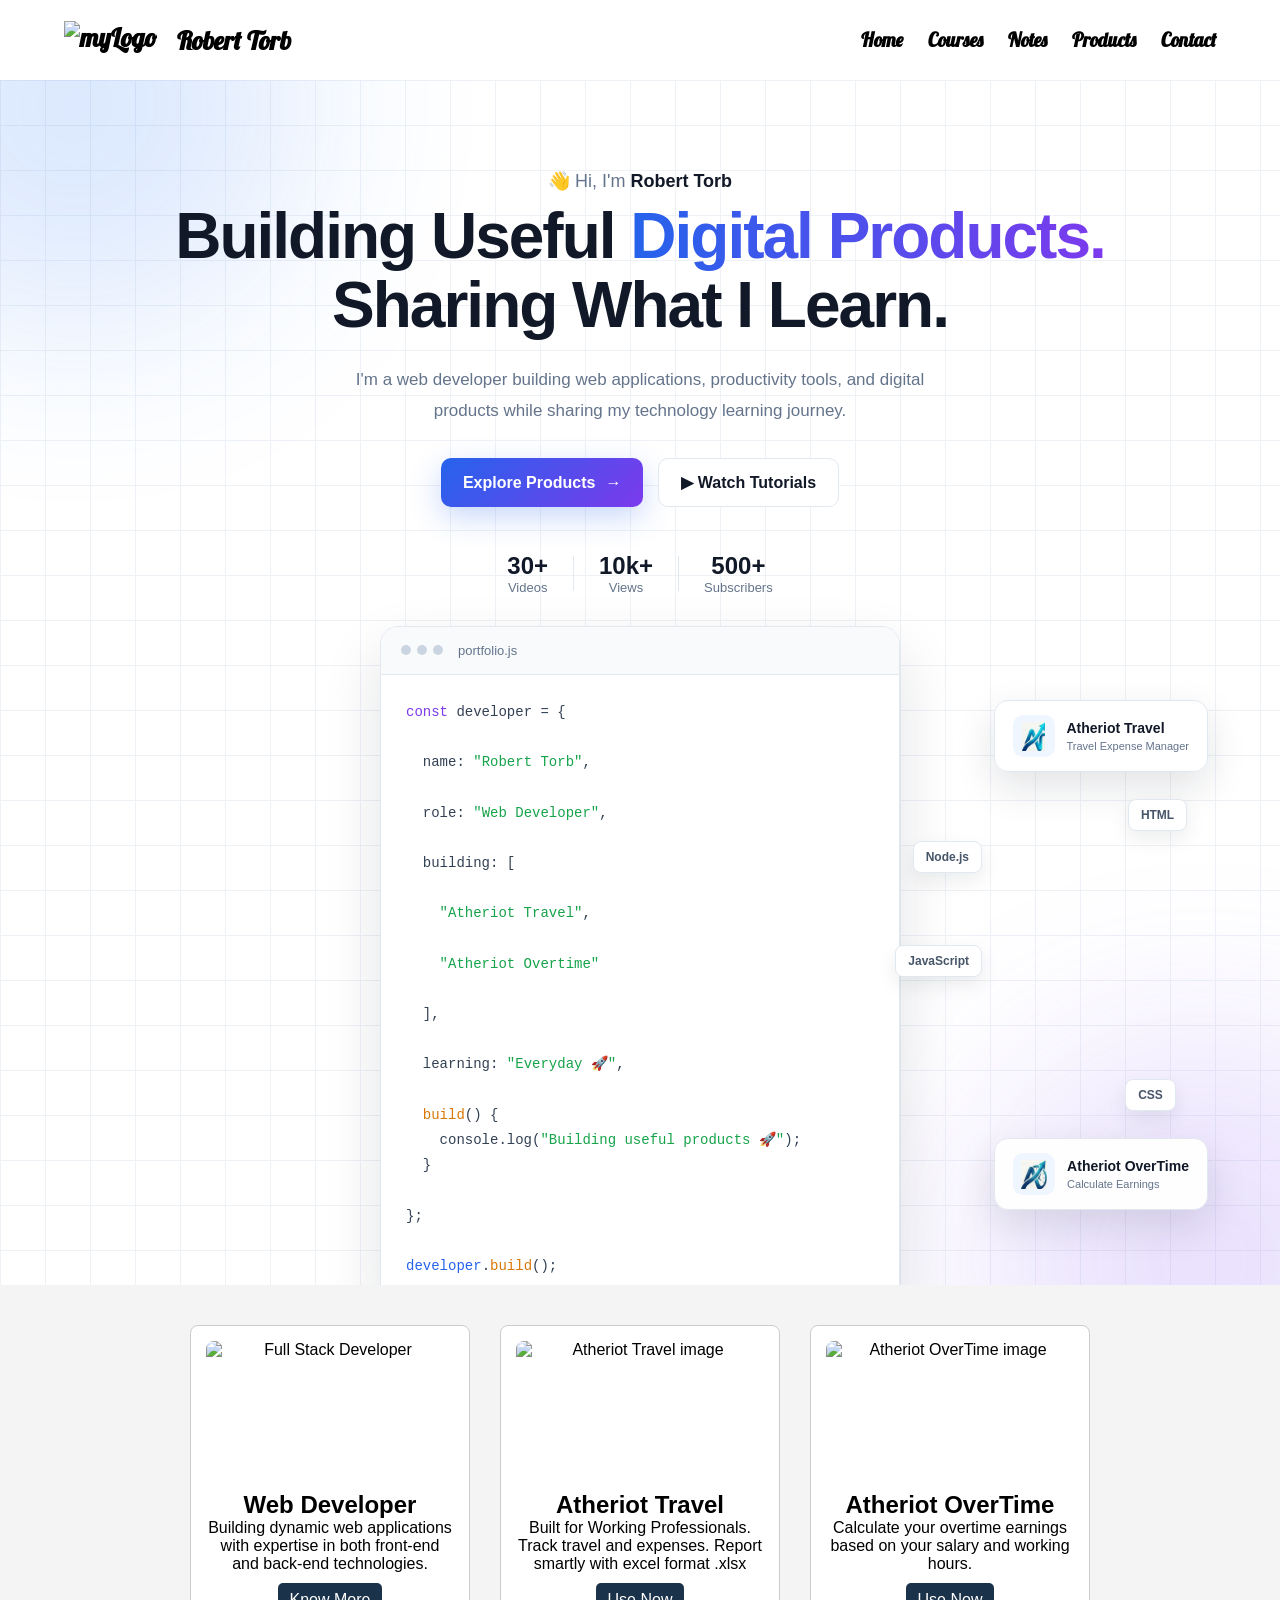
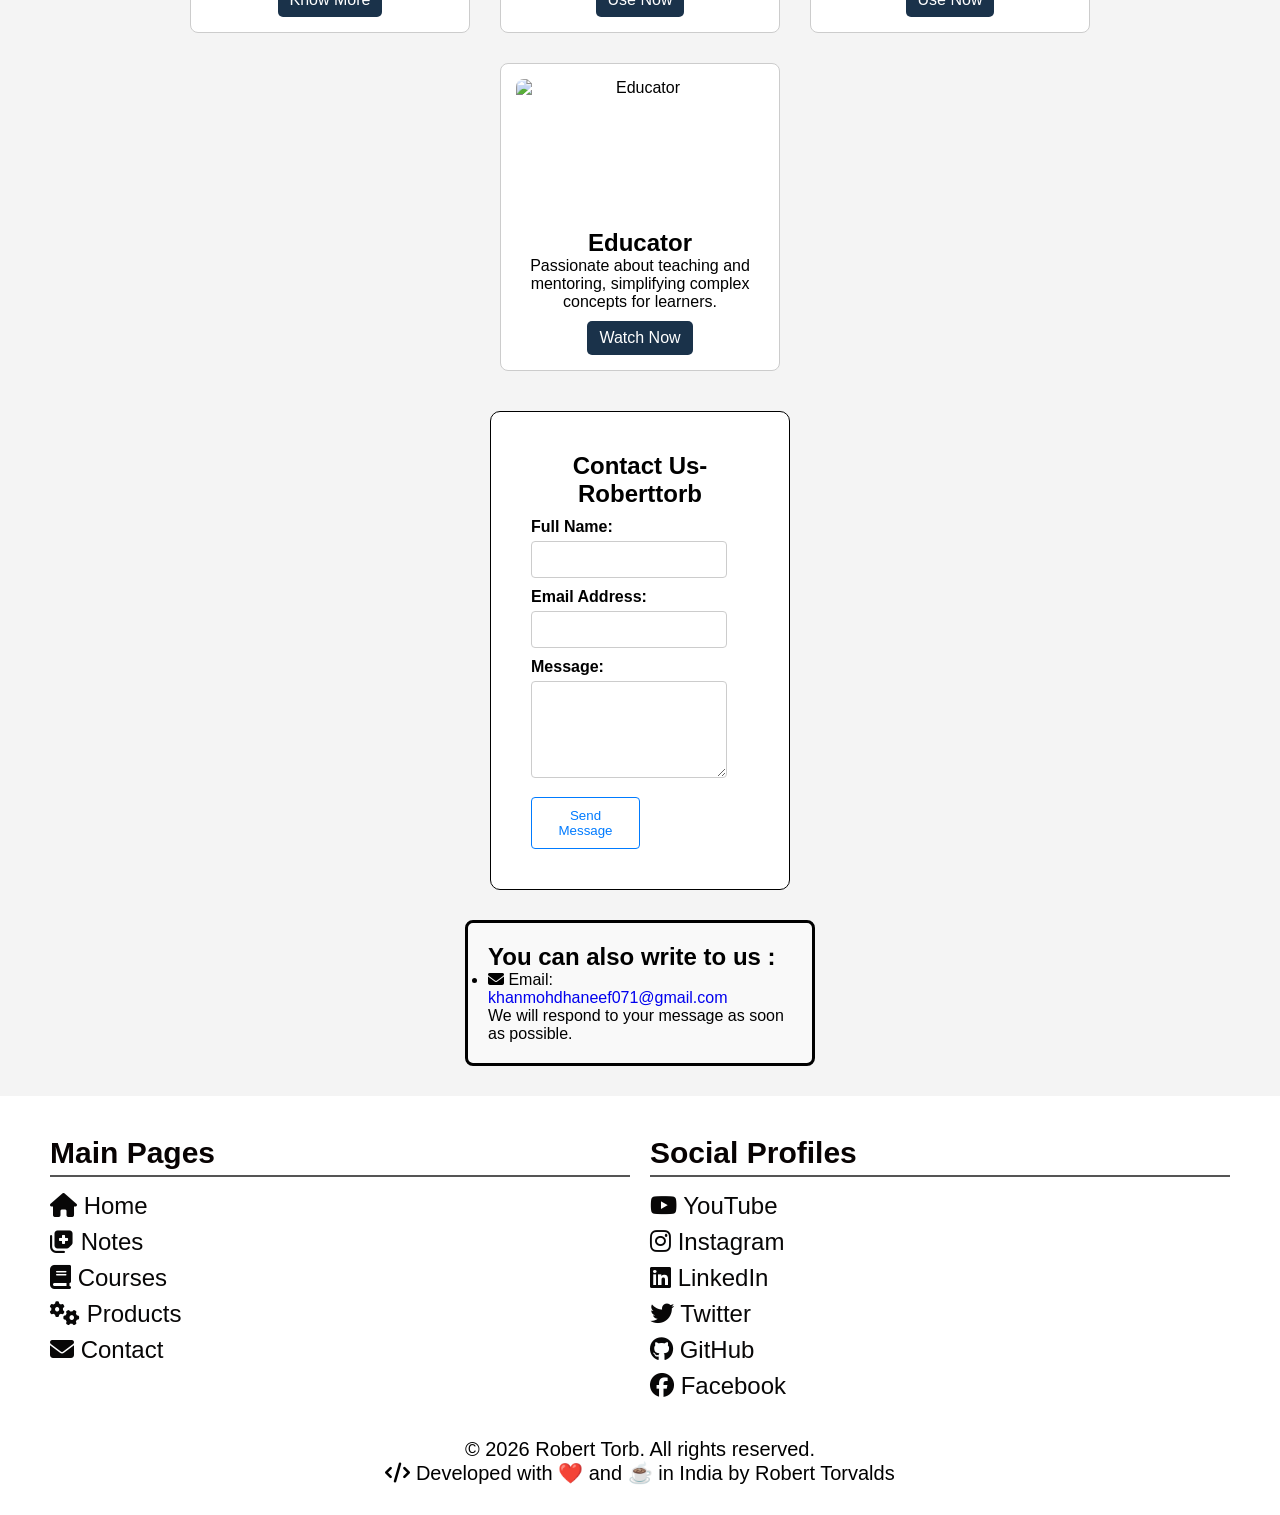
==== commit f0aaa290: "update footer credits to include full name" ====
--- a/index.html
+++ b/index.html
@@ -348,16 +348,16 @@
                 <h3>Social Profiles</h3>
                 <ul class="social-links">
                     <li><a href="https://www.youtube.com/@RobertTorvalds_dev" target="_blank" rel="noopener noreferrer"><i class="fab fa-youtube"></i> YouTube</a></li>
-                    <li><a href="https://www.instagram.com/haneefkhan_1?utm_source=ig_web_button_share_sheet&igsh=ZDNlZDc0MzIxNw=="
+                    <li><a href="https://www.instagram.com/roberttorb?utm_source=ig_web_button_share_sheet&igsh=ZDNlZDc0MzIxNw=="
                             target="_blank" rel="noopener noreferrer"><i class="fab fa-instagram"></i>
                             Instagram</a></li>
-                    <li><a href="https://www.linkedin.com/in/haneef-khan-b0b804357?utm_source=share_via&utm_content=profile&utm_medium=member_android"
+                    <li><a href="https://www.linkedin.com/in/robert-torb-b0b804357?utm_source=share_via&utm_content=profile&utm_medium=member_android"
                             target="_blank" rel="noopener noreferrer"><i class="fab fa-linkedin"></i>
                             LinkedIn</a></li>
-                    <li><a href="https://x.com/MohdHaneefkha1n" target="_blank" rel="noopener noreferrer"><i
+                    <li><a href="https://x.com/Robert_Torb" target="_blank" rel="noopener noreferrer"><i
                                 class="fab fa-twitter"></i> Twitter</a>
                     </li>
-                    <li> <a href="https://github.com/TechByHaneef" target="_blank" rel="noopener noreferrer"><i
+                    <li> <a href="https://github.com/Roberttorb" target="_blank" rel="noopener noreferrer"><i
                                 class="fab fa-github"></i> GitHub</a></li>
                     <li><a href="https://www.facebook.com/profile.php?id=61552603756032" target="_blank"
                             rel="noopener noreferrer"><i class="fab fa-facebook"></i> Facebook</a></li>
@@ -366,7 +366,7 @@
         </div>
         <div class="footer-bottom">
             <p>&copy; 2026 Robert Torb. All rights reserved.</p>
-            <p><i class="fas fa-code"></i> Developed with ❤️ and ☕ in India </p>
+            <p><i class="fas fa-code"></i> Developed with ❤️ and ☕ in India by Robert Torvalds </p>
         </div>
     </footer>
     <!-- <a href="https://wa.me/@techByHaneef" class="whatsapp" target="_blank" rel="noopener noreferrer">
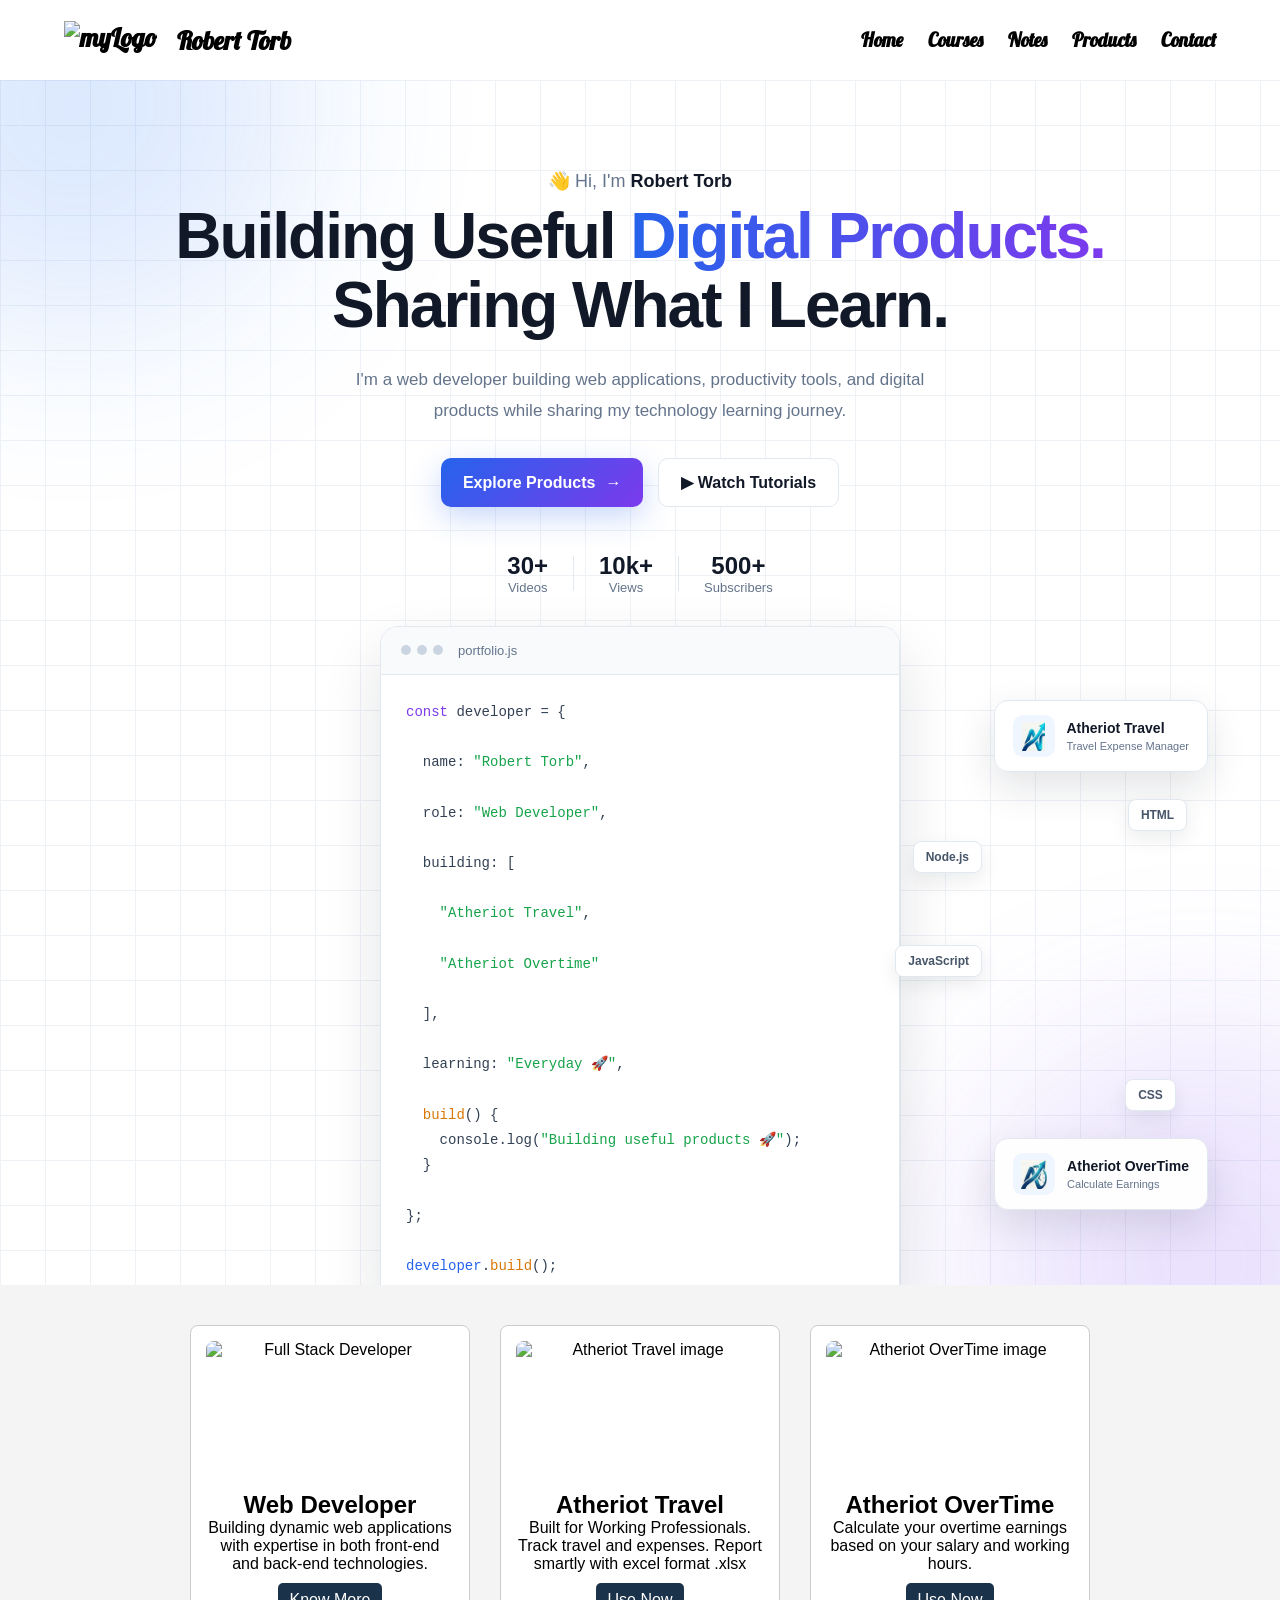
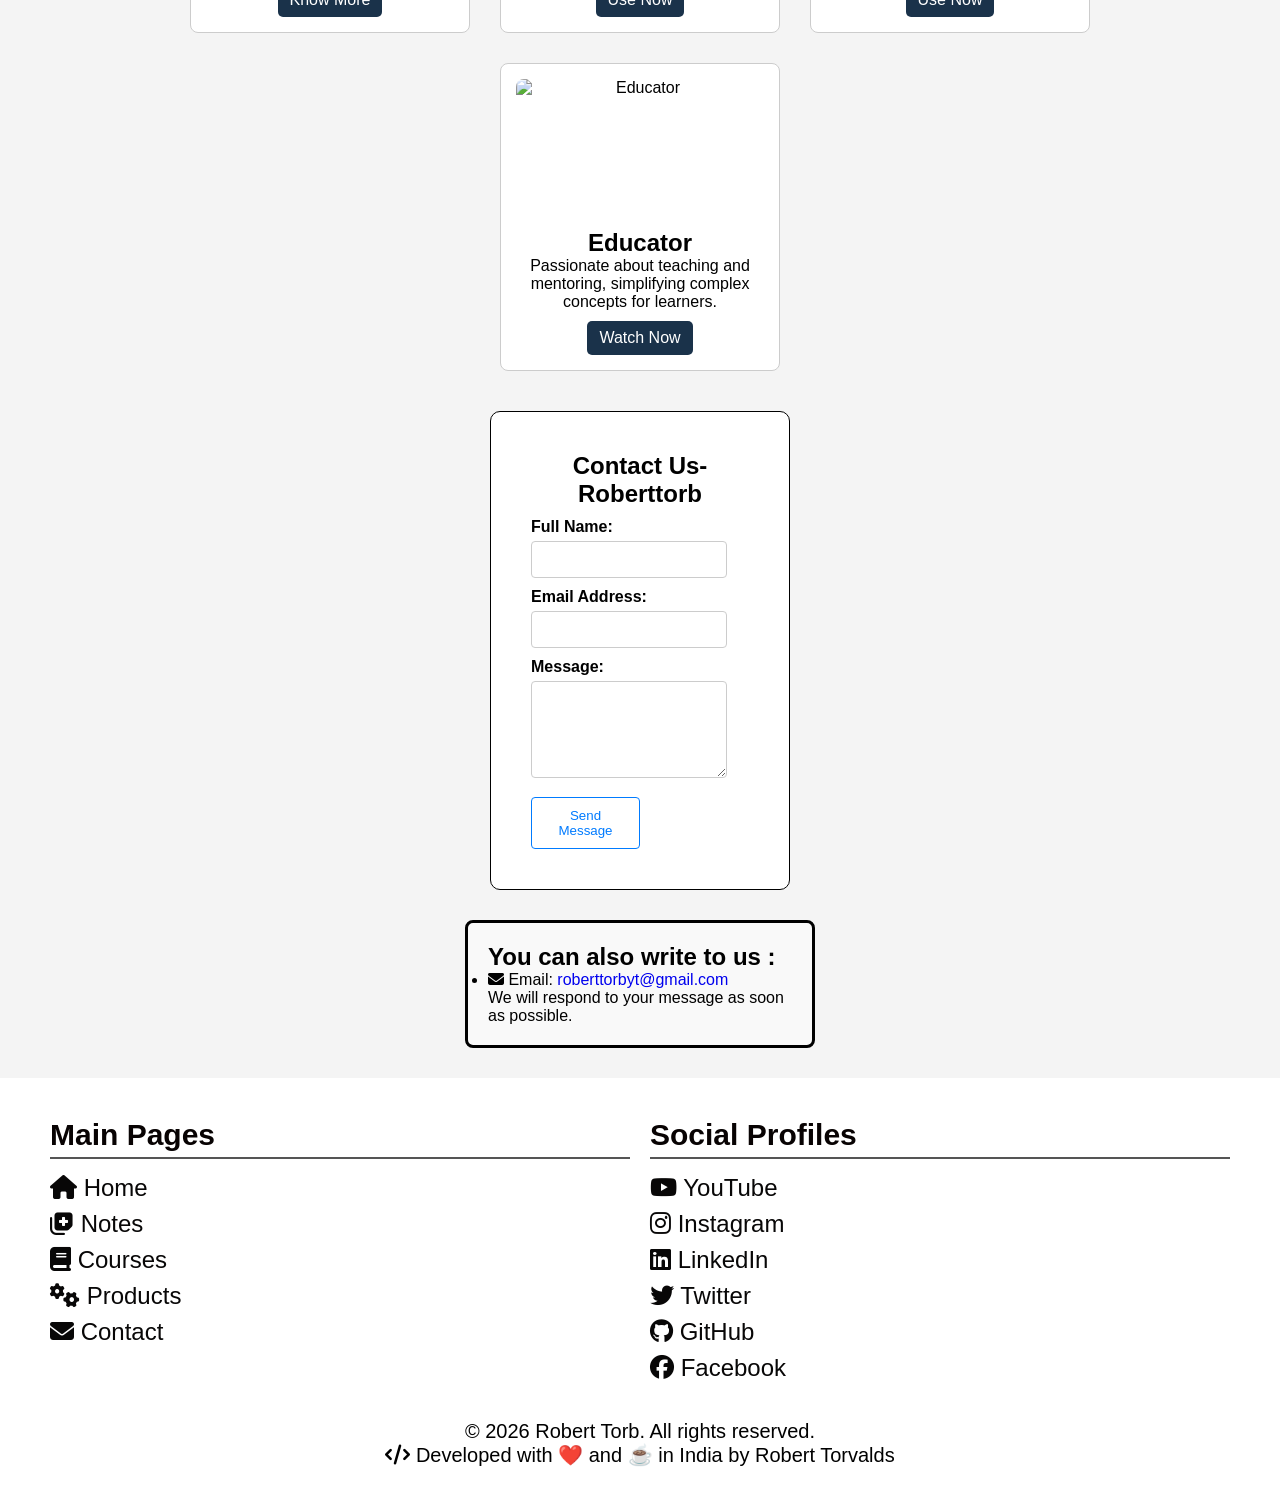
==== commit e770f18a: "update contact email address to new domain" ====
--- a/index.html
+++ b/index.html
@@ -320,8 +320,8 @@
         <section id="contact-info">
             <h2>You can also write to us :</h2>
             <ul>
-                <li><i class="fas fa-envelope"></i> Email: <a href="mailto:khanmohdhaneef071@gmail.com"
-                        style="text-decoration: none;">khanmohdhaneef071@gmail.com</a></li>
+                <li><i class="fas fa-envelope"></i> Email: <a href="mailto:roberttorbyt@gmail.com"
+                        style="text-decoration: none;">roberttorbyt@gmail.com</a></li>
             </ul>
             <p>We will respond to your message as soon as possible.</p>
         </section>
